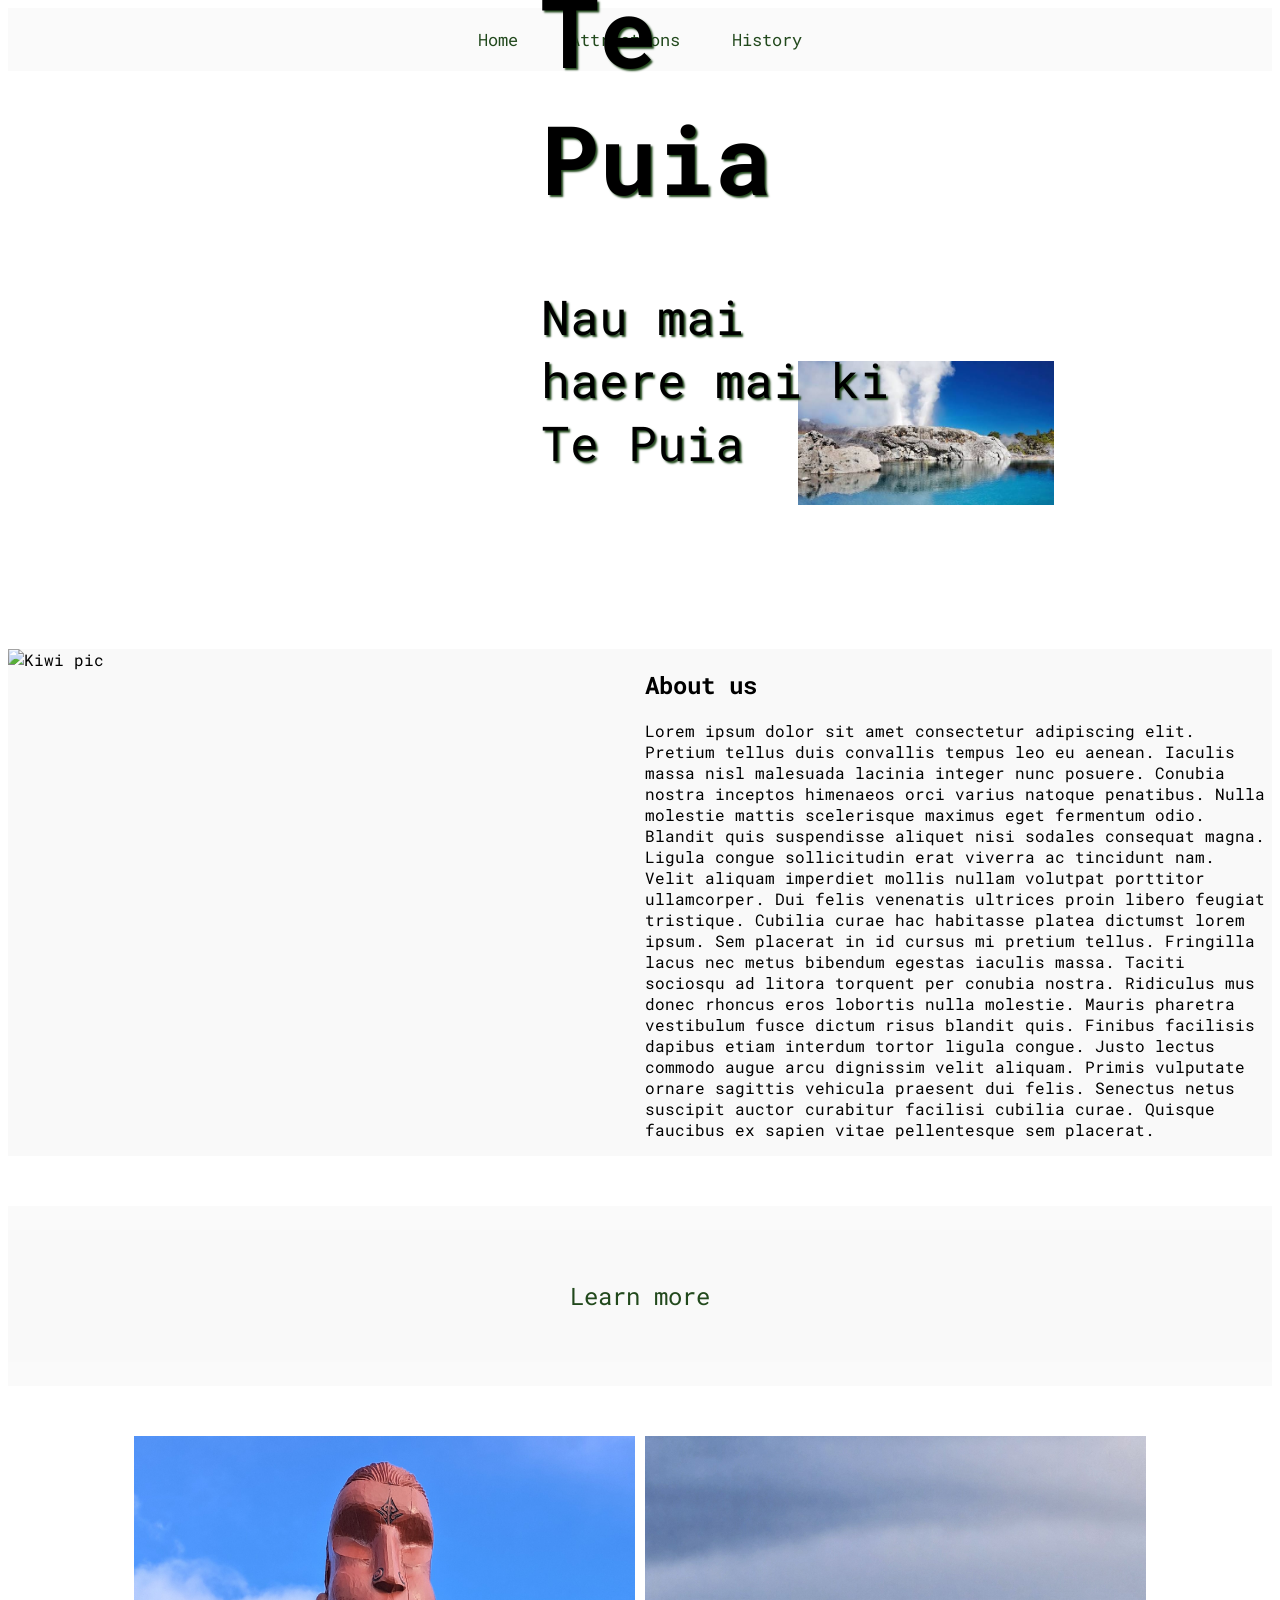
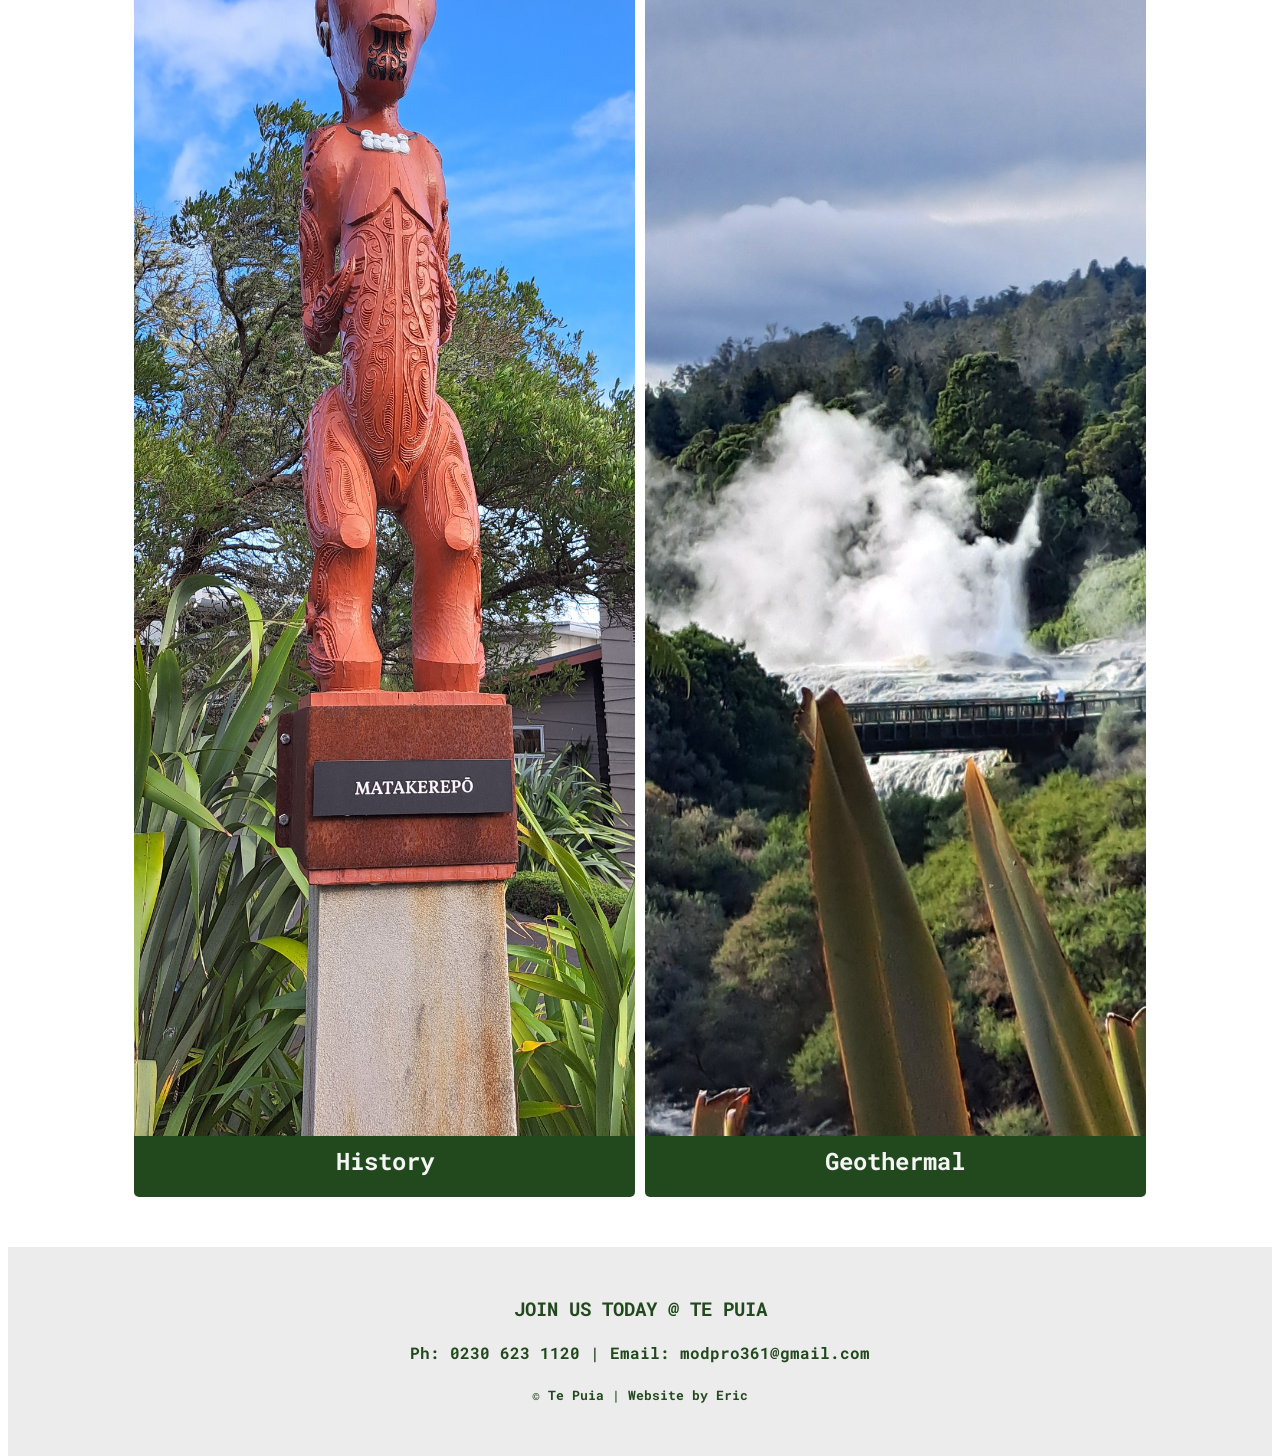
==== index.html @ 66cf0394 "added border-radious to hero section in index" ====
<!DOCTYPE html>
<html lang="en">
    <head>
        <meta charset="utf-8">
        <link rel="stylesheet" href="css/style.css">
        <script src="js/script.js" defer></script>
        <title>Te Puia</title>
    </head>
    <body>
        <header>
            <nav>
                <a href="index.html">Home</a>
                <a href="attractions.html">Attractions</a>
                <a href="history.html">History</a>
            </nav>
        </header>
        <div class="scroll-element">
            <div class="fade-in-element">
                <div class="hero-image">
                    <img src="images/hero.jpg" alt="te puia logo" width="90%">
                    <div class="hero-text">
                        <h1>Te Puia</h1>
                        <p>Nau mai haere mai ki Te Puia</p>
                    </div>
                </div>
            </div>
        </div>
        <!-- Two column layout start -->
        <div class="scroll-element">
            <section class="two-column">
                <div class="image">
                    <img src="images/Kiwi 1.jpeg" alt="Kiwi pic" width="70%">
                </div>
                <div class="info">
                    <h1>About us</h1>
                    <p>Lorem ipsum dolor sit amet consectetur adipiscing elit. Pretium tellus duis convallis tempus leo eu aenean. Iaculis massa nisl malesuada lacinia integer nunc posuere. Conubia nostra inceptos himenaeos orci varius natoque penatibus. Nulla molestie mattis scelerisque maximus eget fermentum odio. Blandit quis suspendisse aliquet nisi sodales consequat magna. Ligula congue sollicitudin erat viverra ac tincidunt nam. Velit aliquam imperdiet mollis nullam volutpat porttitor ullamcorper. Dui felis venenatis ultrices proin libero feugiat tristique. Cubilia curae hac habitasse platea dictumst lorem ipsum. Sem placerat in id cursus mi pretium tellus. Fringilla lacus nec metus bibendum egestas iaculis massa. Taciti sociosqu ad litora torquent per conubia nostra. Ridiculus mus donec rhoncus eros lobortis nulla molestie. Mauris pharetra vestibulum fusce dictum risus blandit quis. Finibus facilisis dapibus etiam interdum tortor ligula congue. Justo lectus commodo augue arcu dignissim velit aliquam. Primis vulputate ornare sagittis vehicula praesent dui felis. Senectus netus suscipit auctor curabitur facilisi cubilia curae. Quisque faucibus ex sapien vitae pellentesque sem placerat.</p>
                </div>
            </section>
        </div>
        <!-- Two column layout end -->
        <nav>
            <p id="half-bar">Learn more</p>
        </nav>
        <!-- Two column layout start -->
        <section class="two-column-selector">
            <div class="card">
                <img src="/images/20240626_100206.jpg" alt="Matakerepo" width="100%">
                <h2 class="card-text">History</h2>
            </div>
            <div class="card">
                <img src="/images/20240626_104441.jpg" alt="geothermal" width="100%">
                <h2 class="card-text">Geothermal</h2>
            </div>
        </section>
        <!-- Two column layout end -->
        <footer>
            <h3>JOIN US TODAY @ TE PUIA</h3>
            <h4>Ph: 0230 623 1120 | Email: modpro361@gmail.com</h4>
            <h5>© Te Puia | Website by Eric</h5>
        </footer>
    </body>
</html>
---- css/style.css ----
@import url(https://fonts.googleapis.com/css?family=Roboto+Mono);

* {
 font-family: 'Roboto Mono';
}

nav {
  background-color: #fafafa;
  overflow: hidden;
  display: flex;
  justify-content: center;
  align-items: center;
  gap: 20px;
}

nav a {
  float: left;
  color: #22491D;
  text-align: center;
  padding: 20px 16px;
  text-decoration: none;
  font-size: 17px;
}

nav a:hover {
  background-color: #ECECEC;
  color: black;
}

nav a.active {
  background-color: #04AA6D;
  color: white;
}

body, html {
  height: 100%;
}

.hero-image {
  padding: 90px;
  margin-left: 700px;
  margin-right: 100px;
  margin-top: 200px;
  margin-bottom: auto;
  background-repeat: no-repeat;
  background-size: 100%;
  position: relative;
  text-shadow: 2px 2px 2px #22491D;
  border-radius: 50%;
}

.hero-text {
  text-align: left;
  position: absolute;
  top: 20%;
  left: 20%;
  transform: translate(-70%, -70%);
  color: black;
  font-size: xxx-large;
}

.two-column {
    display: grid;
    grid-template-columns: 1fr 1fr;
    gap: 10px;
    width: 100%;
    margin: auto;
    margin-top: 50px;
    margin-bottom: 50px;
    background-color: #F9F9F9;
}

.two-column-selector {
    display: grid;
    grid-template-columns: 1fr 1fr;
    gap: 10px;
    width: 80%;
    margin: auto;
    margin-top: 50px;
    margin-bottom: 50px;
}

.card {
    background-color: #22491D;
    border-radius: 5px;
    display: flex;
    flex-direction: column;
}

.card-text {
    text-align: center;
    color: whitesmoke;
    margin-top: 9px;
}

.card img {
    width: 100%;
    height: 1300px;
    object-fit: cover;
}

.card:hover{
  
}

#half-bar {
  text-align: center;
  color: #22491D;
  background-color: #F9F9F9;
  padding: 50px;
  font-size: x-large;
  width: 100%;
}

footer {
    color: #22491D;
    background-color: #ECECEC;
    padding-top: 30px;
    padding-bottom: 30px;
    margin-top: 50px;
    text-align: center;
}

.hero-image-subpages {
    background-image: url("./MyScotlandResources/images/scotland-1987599_1280.jpg");
    height: 352px;
    background-position: center;
    background-repeat: no-repeat;
    background-size: cover;
    position: relative;
}

.hero-text-subpages {
    color: #22491D;
    position: absolute;
    top: 180px;
    width: 100%;
    text-align: center;
    font-size: 4rem;
}

@keyframes fadeIn {
  0% { opacity: 0; }
  100% { opacity: 1; }
}

.fade-in-element {
  animation: fadeIn 1s ease-in-out forwards;
}

.scroll-element {
  opacity: 0;
  transition: 700ms ease;
}

.scroll-element.show {
  opacity: 1;
}
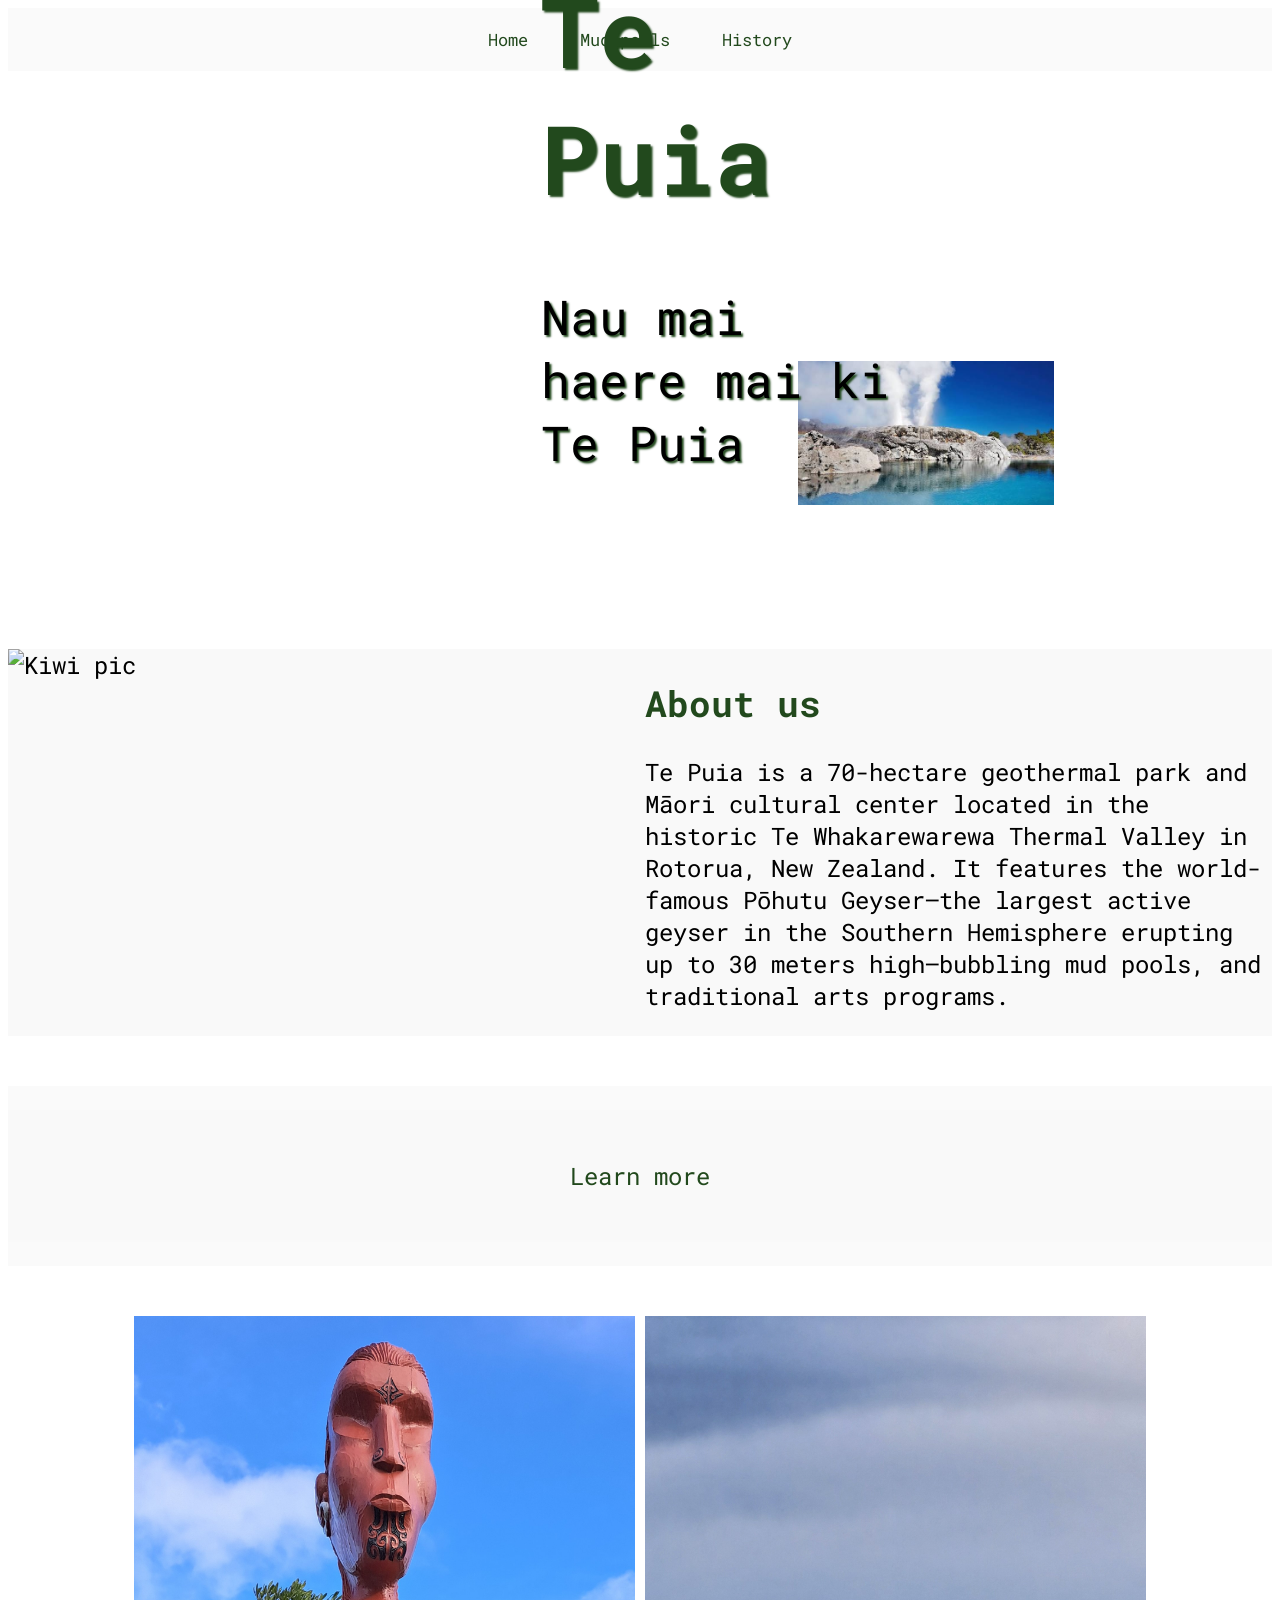
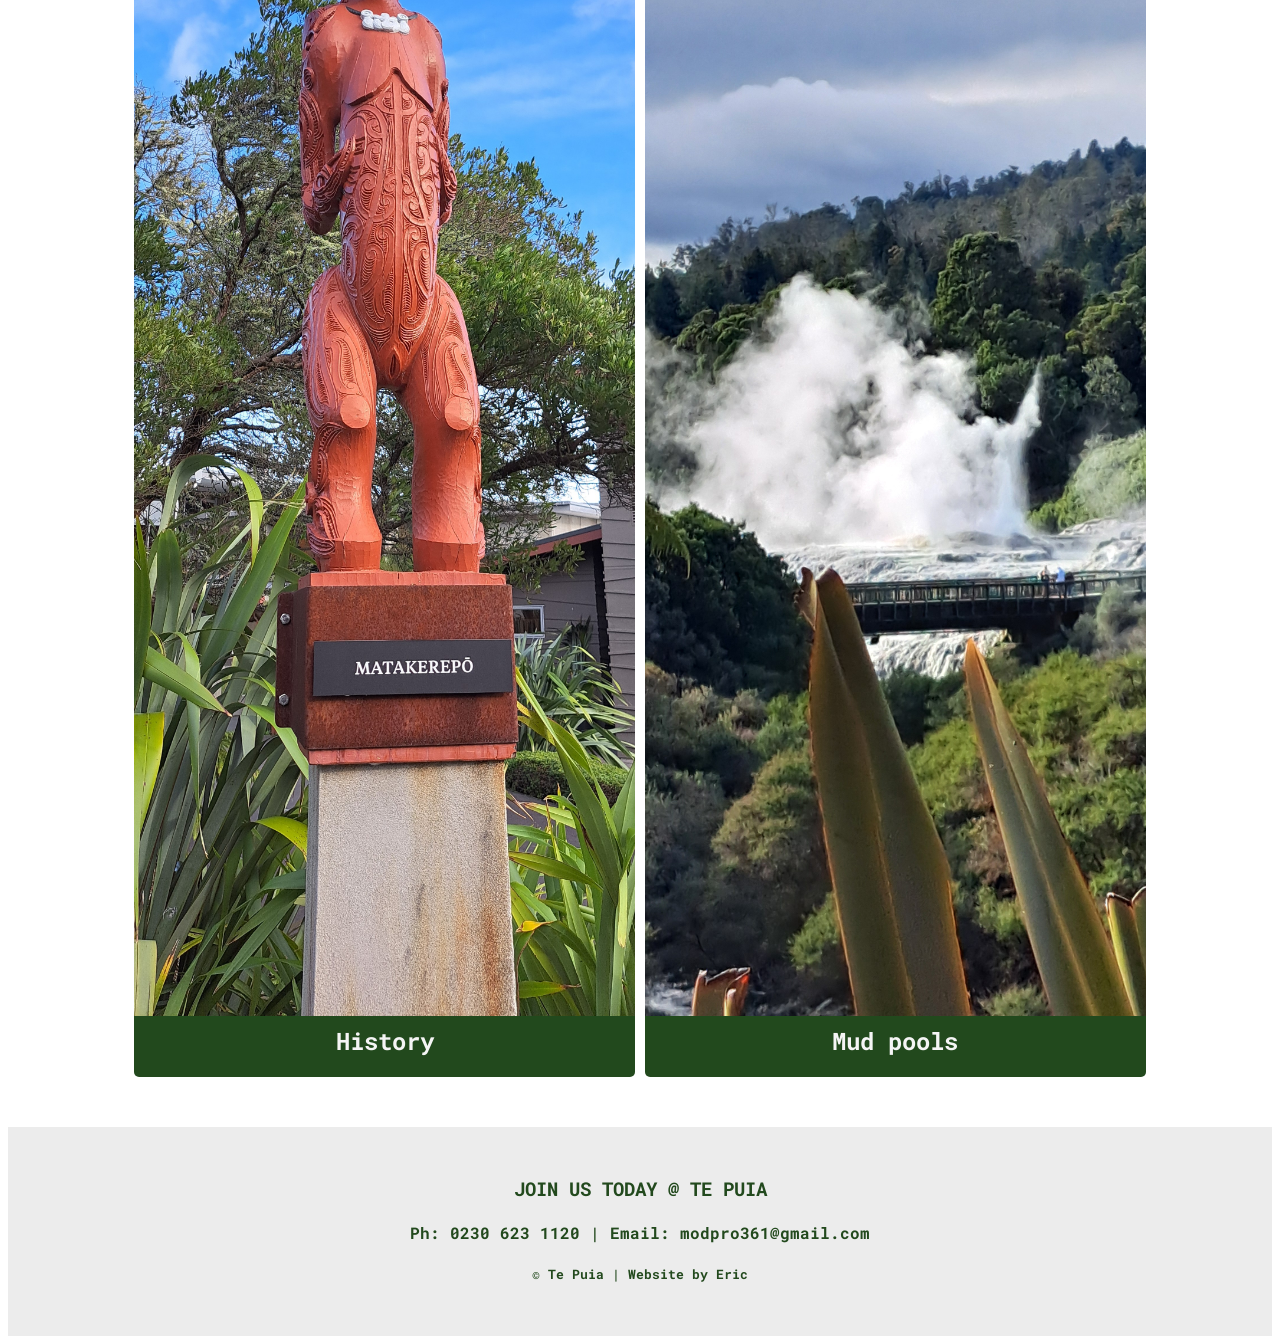
==== commit 1a29849d: "remove lorn ipsum and replaced with proper text, also replaced attractions with mud pools" ====
--- a/index.html
+++ b/index.html
@@ -10,7 +10,7 @@
         <header>
             <nav>
                 <a href="index.html">Home</a>
-                <a href="attractions.html">Attractions</a>
+                <a href="mud-pool.html">Mud pools</a>
                 <a href="history.html">History</a>
             </nav>
         </header>
@@ -33,7 +33,7 @@
                 </div>
                 <div class="info">
                     <h1>About us</h1>
-                    <p>Lorem ipsum dolor sit amet consectetur adipiscing elit. Pretium tellus duis convallis tempus leo eu aenean. Iaculis massa nisl malesuada lacinia integer nunc posuere. Conubia nostra inceptos himenaeos orci varius natoque penatibus. Nulla molestie mattis scelerisque maximus eget fermentum odio. Blandit quis suspendisse aliquet nisi sodales consequat magna. Ligula congue sollicitudin erat viverra ac tincidunt nam. Velit aliquam imperdiet mollis nullam volutpat porttitor ullamcorper. Dui felis venenatis ultrices proin libero feugiat tristique. Cubilia curae hac habitasse platea dictumst lorem ipsum. Sem placerat in id cursus mi pretium tellus. Fringilla lacus nec metus bibendum egestas iaculis massa. Taciti sociosqu ad litora torquent per conubia nostra. Ridiculus mus donec rhoncus eros lobortis nulla molestie. Mauris pharetra vestibulum fusce dictum risus blandit quis. Finibus facilisis dapibus etiam interdum tortor ligula congue. Justo lectus commodo augue arcu dignissim velit aliquam. Primis vulputate ornare sagittis vehicula praesent dui felis. Senectus netus suscipit auctor curabitur facilisi cubilia curae. Quisque faucibus ex sapien vitae pellentesque sem placerat.</p>
+                    <p>Te Puia is a 70-hectare geothermal park and Māori cultural center located in the historic Te Whakarewarewa Thermal Valley in Rotorua, New Zealand. It features the world-famous Pōhutu Geyser—the largest active geyser in the Southern Hemisphere erupting up to 30 meters high—bubbling mud pools, and traditional arts programs.</p>
                 </div>
             </section>
         </div>
@@ -48,8 +48,8 @@
                 <h2 class="card-text">History</h2>
             </div>
             <div class="card">
-                <img src="/images/20240626_104441.jpg" alt="geothermal" width="100%">
-                <h2 class="card-text">Geothermal</h2>
+                <img src="/images/20240626_104441.jpg" alt="Mud pools" width="100%">
+                <h2 class="card-text">Mud pools</h2>
             </div>
         </section>
         <!-- Two column layout end -->
--- a/css/style.css
+++ b/css/style.css
@@ -68,6 +68,7 @@
     margin-top: 50px;
     margin-bottom: 50px;
     background-color: #F9F9F9;
+    font-size: x-large;
 }
 
 .two-column-selector {
@@ -156,3 +157,7 @@
 .scroll-element.show {
   opacity: 1;
 }
+
+h1 {
+  color: #22491D;
+}
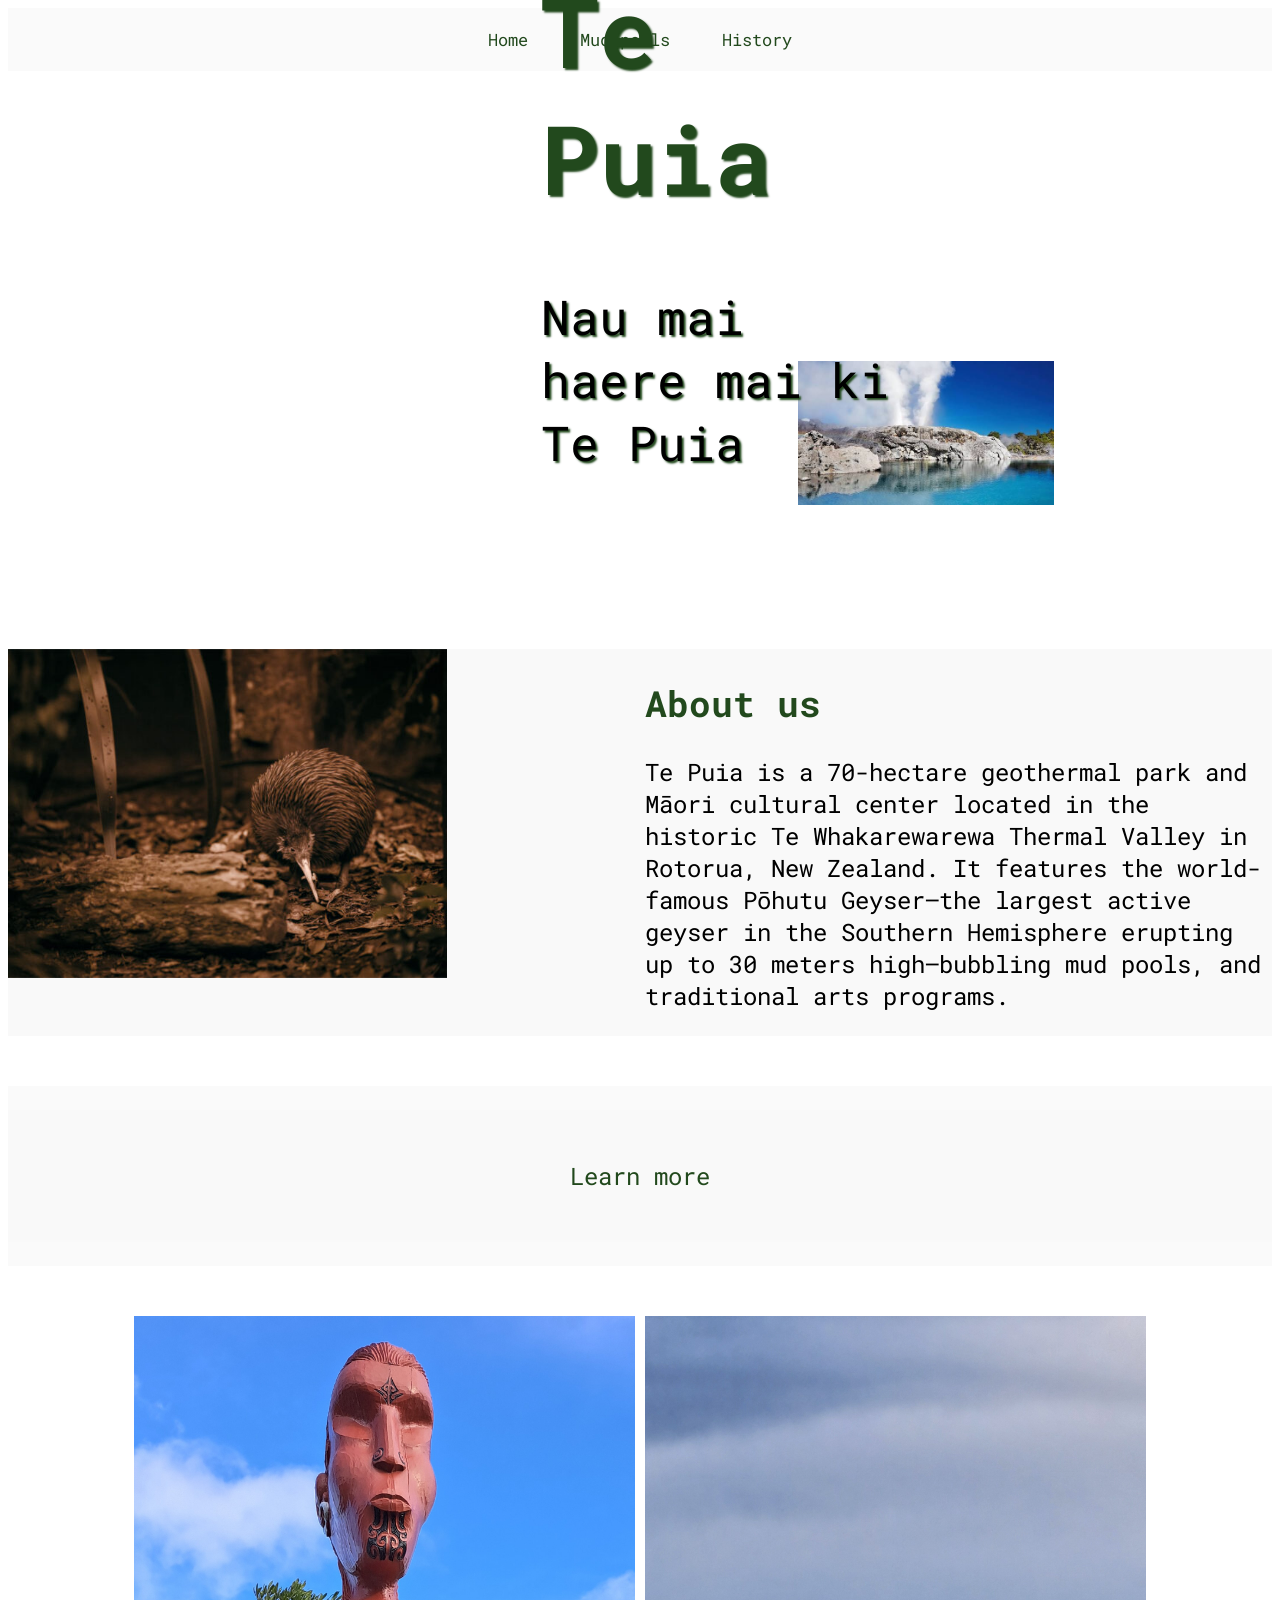
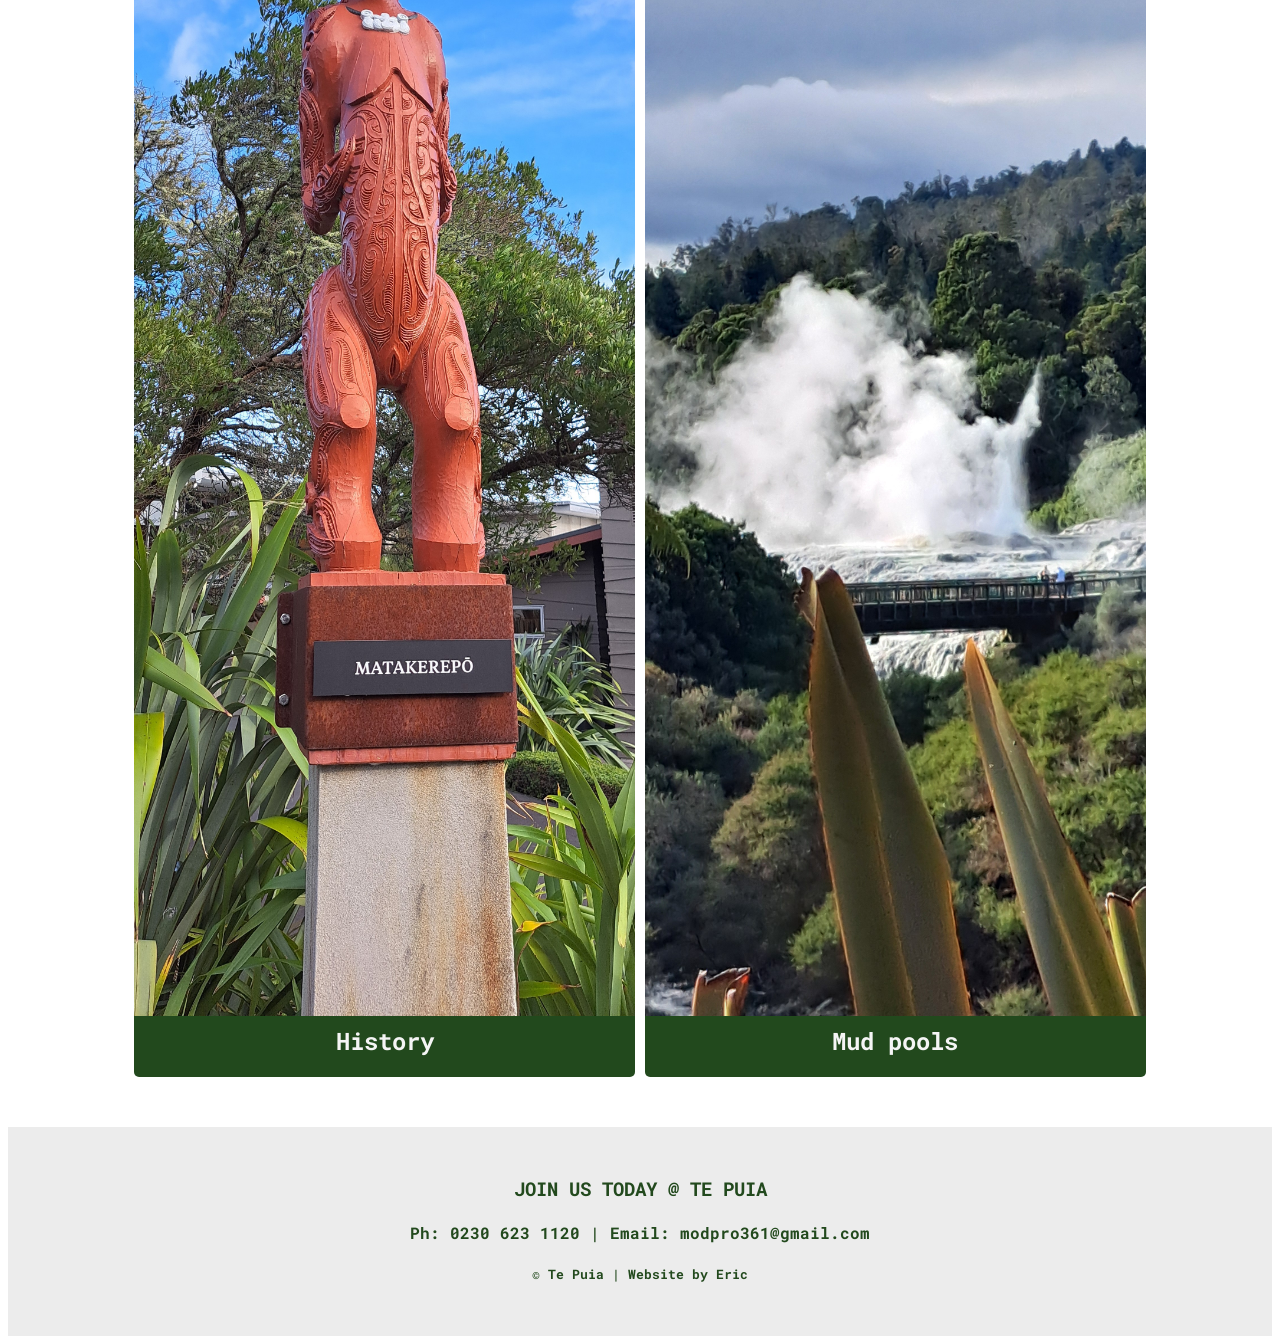
==== commit 18612122: "added a video to hero section of mud pools, fixed indentation in style.css & added more images to mu" ====
--- a/index.html
+++ b/index.html
@@ -29,7 +29,7 @@
         <div class="scroll-element">
             <section class="two-column">
                 <div class="image">
-                    <img src="images/Kiwi 1.jpeg" alt="Kiwi pic" width="70%">
+                    <img src="images/Kiwi 1.jpg" alt="Kiwi pic" width="70%">
                 </div>
                 <div class="info">
                     <h1>About us</h1>
--- a/css/style.css
+++ b/css/style.css
@@ -60,44 +60,44 @@
 }
 
 .two-column {
-    display: grid;
-    grid-template-columns: 1fr 1fr;
-    gap: 10px;
-    width: 100%;
-    margin: auto;
-    margin-top: 50px;
-    margin-bottom: 50px;
-    background-color: #F9F9F9;
-    font-size: x-large;
+  display: grid;
+  grid-template-columns: 1fr 1fr;
+  gap: 10px;
+  width: 100%;
+  margin: auto;
+  margin-top: 50px;
+  margin-bottom: 50px;
+  background-color: #F9F9F9;
+  font-size: x-large;
 }
 
 .two-column-selector {
-    display: grid;
-    grid-template-columns: 1fr 1fr;
-    gap: 10px;
-    width: 80%;
-    margin: auto;
-    margin-top: 50px;
-    margin-bottom: 50px;
+  display: grid;
+  grid-template-columns: 1fr 1fr;
+  gap: 10px;
+  width: 80%;
+  margin: auto;
+  margin-top: 50px;
+  margin-bottom: 50px;
 }
 
 .card {
-    background-color: #22491D;
-    border-radius: 5px;
-    display: flex;
-    flex-direction: column;
+  background-color: #22491D;
+  border-radius: 5px;
+  display: flex;
+  flex-direction: column;
 }
 
 .card-text {
-    text-align: center;
-    color: whitesmoke;
-    margin-top: 9px;
+  text-align: center;
+  color: whitesmoke;
+  margin-top: 9px;
 }
 
 .card img {
-    width: 100%;
-    height: 1300px;
-    object-fit: cover;
+  width: 100%;
+  height: 1300px;
+  object-fit: cover;
 }
 
 .card:hover{
@@ -114,30 +114,34 @@
 }
 
 footer {
-    color: #22491D;
-    background-color: #ECECEC;
-    padding-top: 30px;
-    padding-bottom: 30px;
-    margin-top: 50px;
-    text-align: center;
+  color: #22491D;
+  background-color: #ECECEC;
+  padding-top: 30px;
+  padding-bottom: 30px;
+  margin-top: 50px;
+  text-align: center;
 }
 
-.hero-image-subpages {
-    background-image: url("./MyScotlandResources/images/scotland-1987599_1280.jpg");
-    height: 352px;
-    background-position: center;
-    background-repeat: no-repeat;
-    background-size: cover;
-    position: relative;
+.mud-video-wrapper {
+  position: absolute;
+  top: 0;
+  left: 50%;
+  transform: translateX(-50%);
+  width: 100vw;
+  min-width: 991.99px;
+  height: auto;
+  overflow-x: hidden;
+  z-index: -999;
+  height: 1300px;
 }
 
 .hero-text-subpages {
-    color: #22491D;
-    position: absolute;
-    top: 180px;
-    width: 100%;
-    text-align: center;
-    font-size: 4rem;
+  color: #22491D;
+  position: absolute;
+  top: 180px;
+  width: 100%;
+  text-align: center;
+  font-size: 4rem;
 }
 
 @keyframes fadeIn {
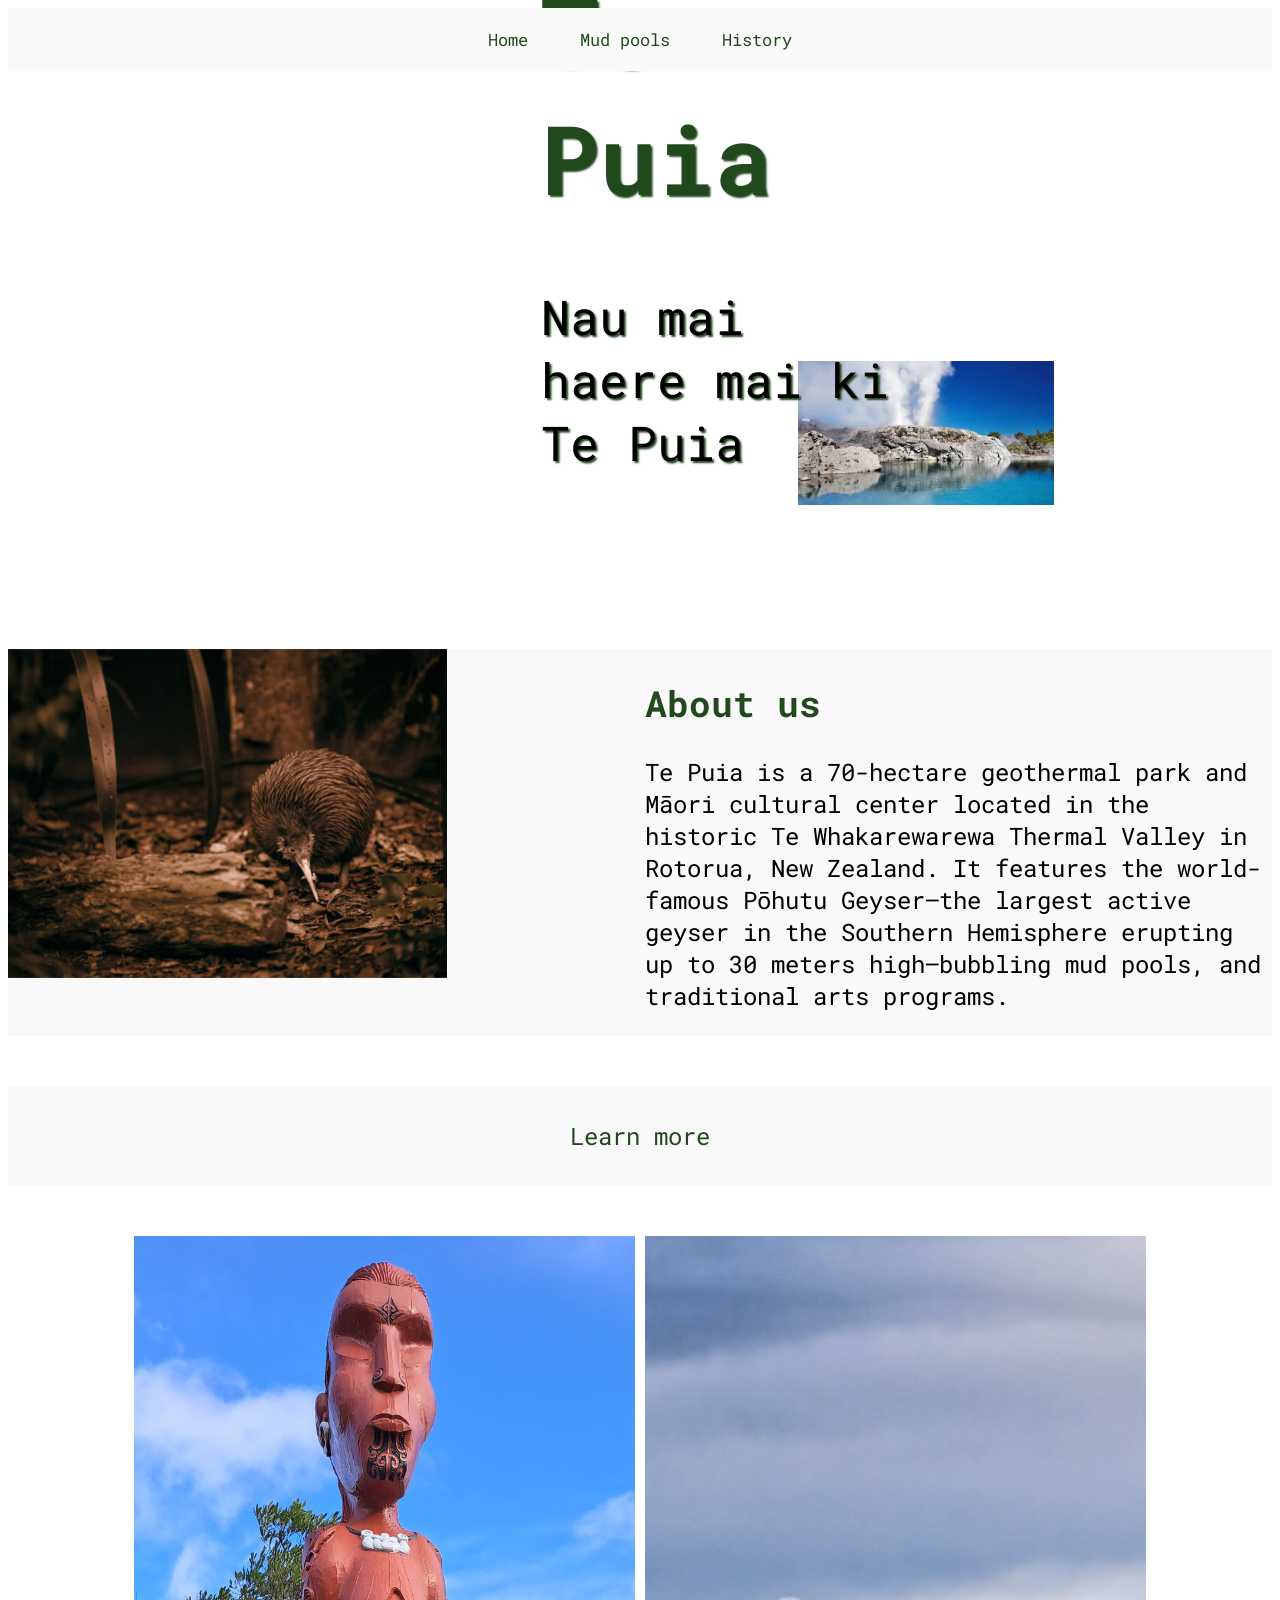
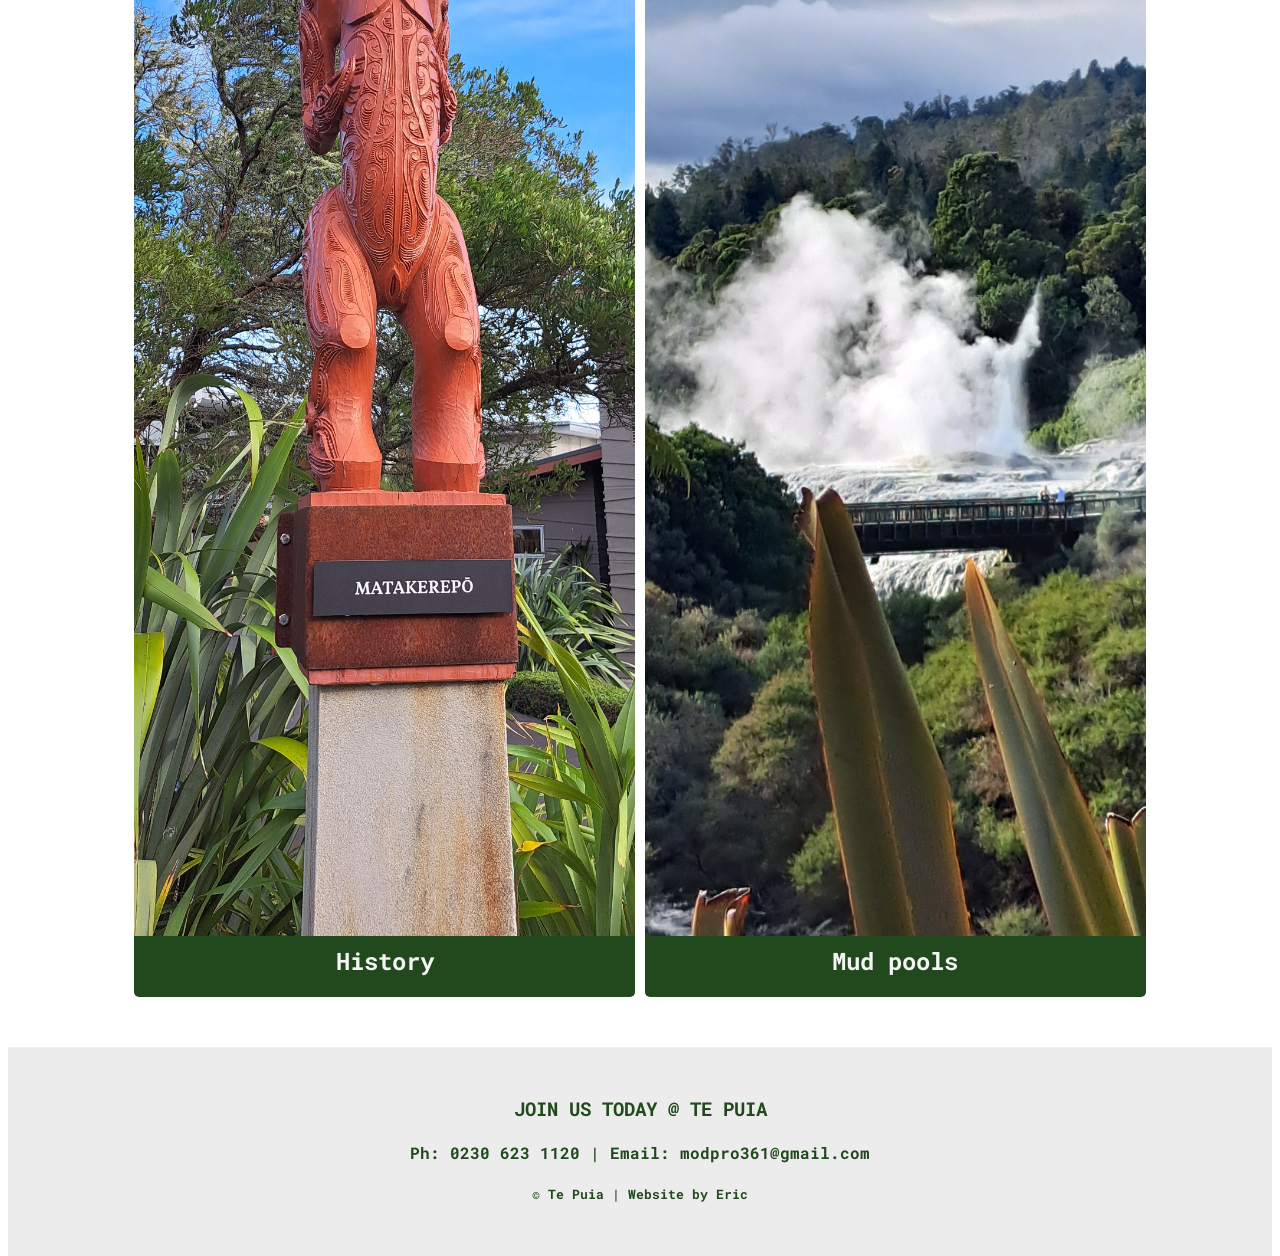
==== commit 384c56dd: "made it so the top nav bar stays on screen while you scroll, also made it so that if you scoll to th" ====
--- a/index.html
+++ b/index.html
@@ -4,6 +4,7 @@
         <meta charset="utf-8">
         <link rel="stylesheet" href="css/style.css">
         <script src="js/script.js" defer></script>
+        <link rel="icon" type="image/x-icon" href="images/logo.png">
         <title>Te Puia</title>
     </head>
     <body>
@@ -38,20 +39,22 @@
             </section>
         </div>
         <!-- Two column layout end -->
-        <nav>
-            <p id="half-bar">Learn more</p>
-        </nav>
         <!-- Two column layout start -->
-        <section class="two-column-selector">
-            <div class="card">
-                <img src="/images/20240626_100206.jpg" alt="Matakerepo" width="100%">
-                <h2 class="card-text">History</h2>
-            </div>
-            <div class="card">
-                <img src="/images/20240626_104441.jpg" alt="Mud pools" width="100%">
-                <h2 class="card-text">Mud pools</h2>
-            </div>
-        </section>
+        <div>
+            <nav class="second-nav">
+                <p id="half-bar">Learn more</p>
+            </nav>
+            <section class="two-column-selector">
+                <div class="card">
+                    <img src="/images/20240626_100206.jpg" alt="Matakerepo" width="100%">
+                    <h2 class="card-text">History</h2>
+                </div>
+                <div class="card">
+                    <img src="/images/20240626_104441.jpg" alt="Mud pools" width="100%">
+                    <h2 class="card-text">Mud pools</h2>
+                </div>
+            </section>
+        </div>
         <!-- Two column layout end -->
         <footer>
             <h3>JOIN US TODAY @ TE PUIA</h3>
--- a/css/style.css
+++ b/css/style.css
@@ -4,9 +4,14 @@
  font-family: 'Roboto Mono';
 }
 
+header {
+  position: sticky;
+  top: 0;
+  z-index: 10;
+}
+
 nav {
   background-color: #fafafa;
-  overflow: hidden;
   display: flex;
   justify-content: center;
   align-items: center;
@@ -108,9 +113,15 @@
   text-align: center;
   color: #22491D;
   background-color: #F9F9F9;
-  padding: 50px;
+  padding: 10px;
   font-size: x-large;
   width: 100%;
+}
+
+nav.second-nav {
+  position: sticky;
+  top: 0;
+  z-index: 200;
 }
 
 footer {
@@ -122,26 +133,13 @@
   text-align: center;
 }
 
-.mud-video-wrapper {
-  position: absolute;
-  top: 0;
-  left: 50%;
-  transform: translateX(-50%);
-  width: 100vw;
-  min-width: 991.99px;
-  height: auto;
-  overflow-x: hidden;
-  z-index: -999;
-  height: 1300px;
-}
-
 .hero-text-subpages {
   color: #22491D;
   position: absolute;
-  top: 180px;
+  top: 400px;
   width: 100%;
   text-align: center;
-  font-size: 4rem;
+  font-size: 8rem;
 }
 
 @keyframes fadeIn {
@@ -164,4 +162,4 @@
 
 h1 {
   color: #22491D;
-}+}
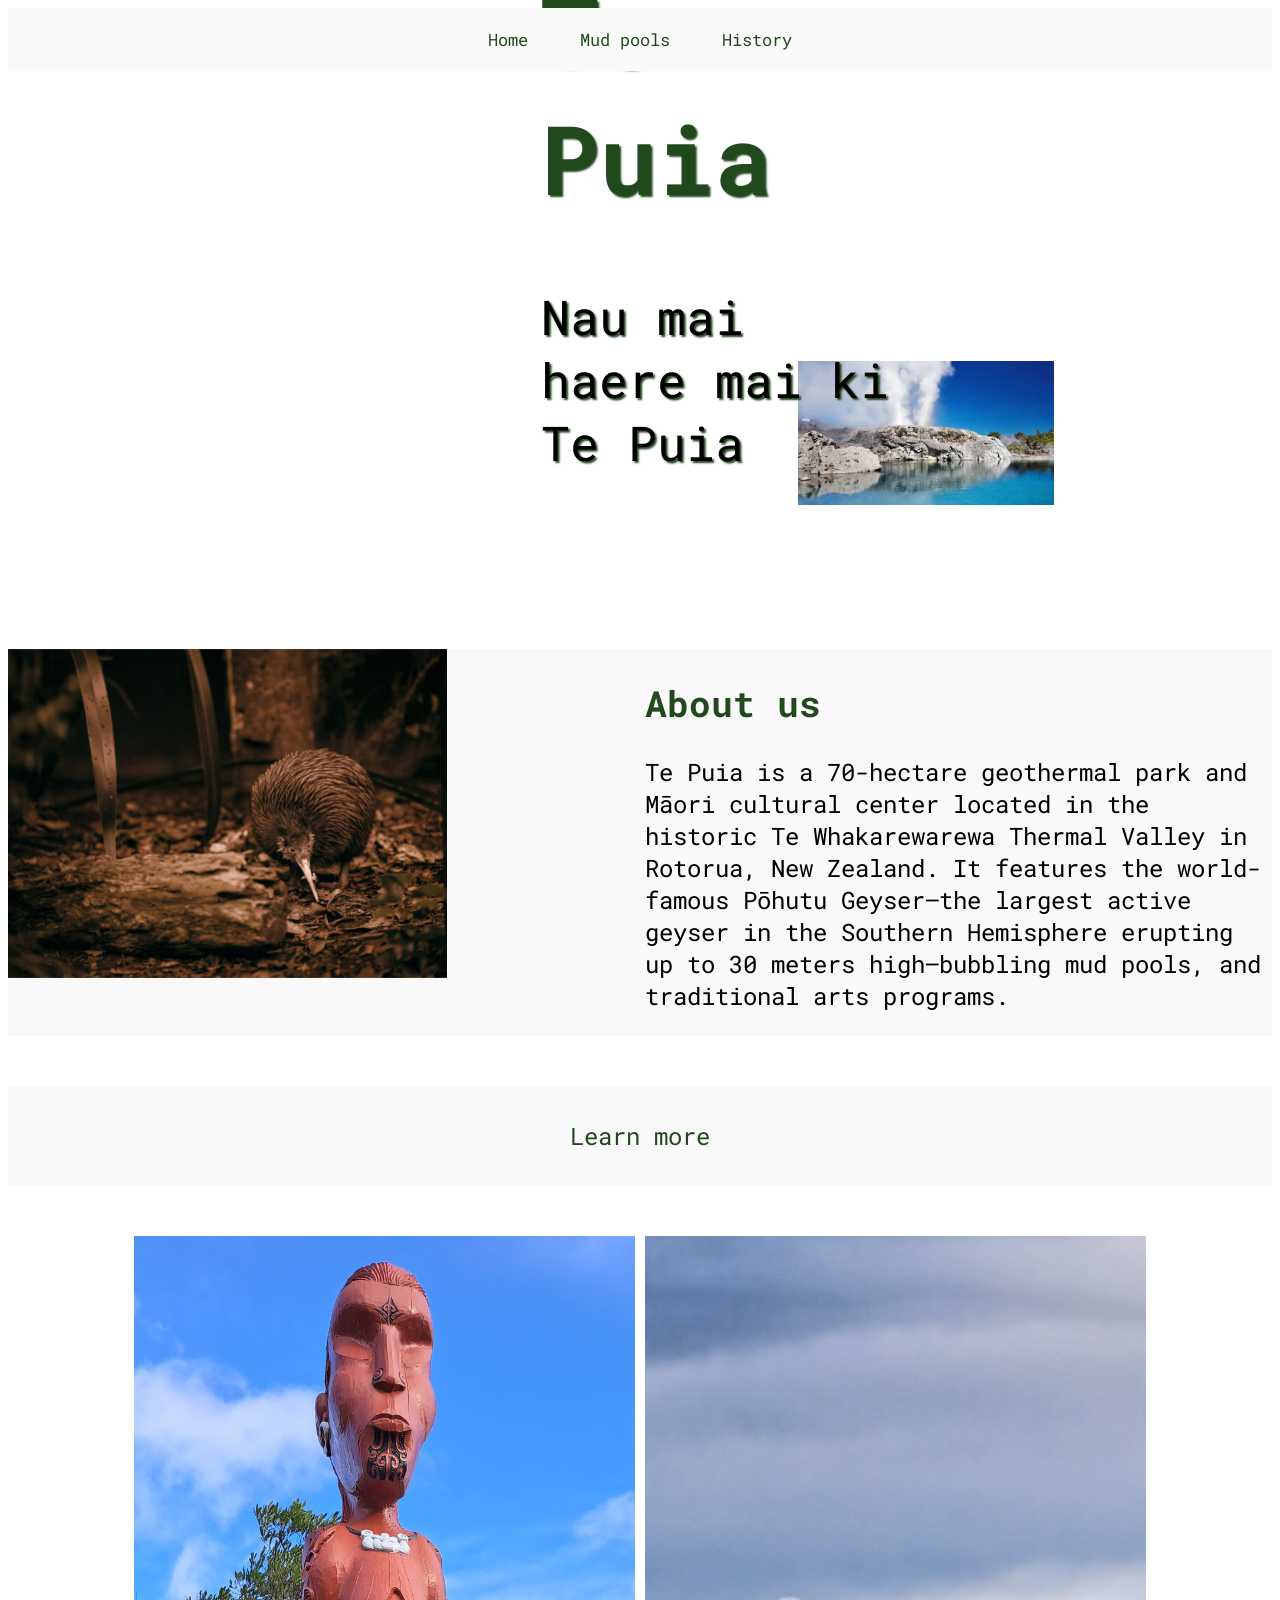
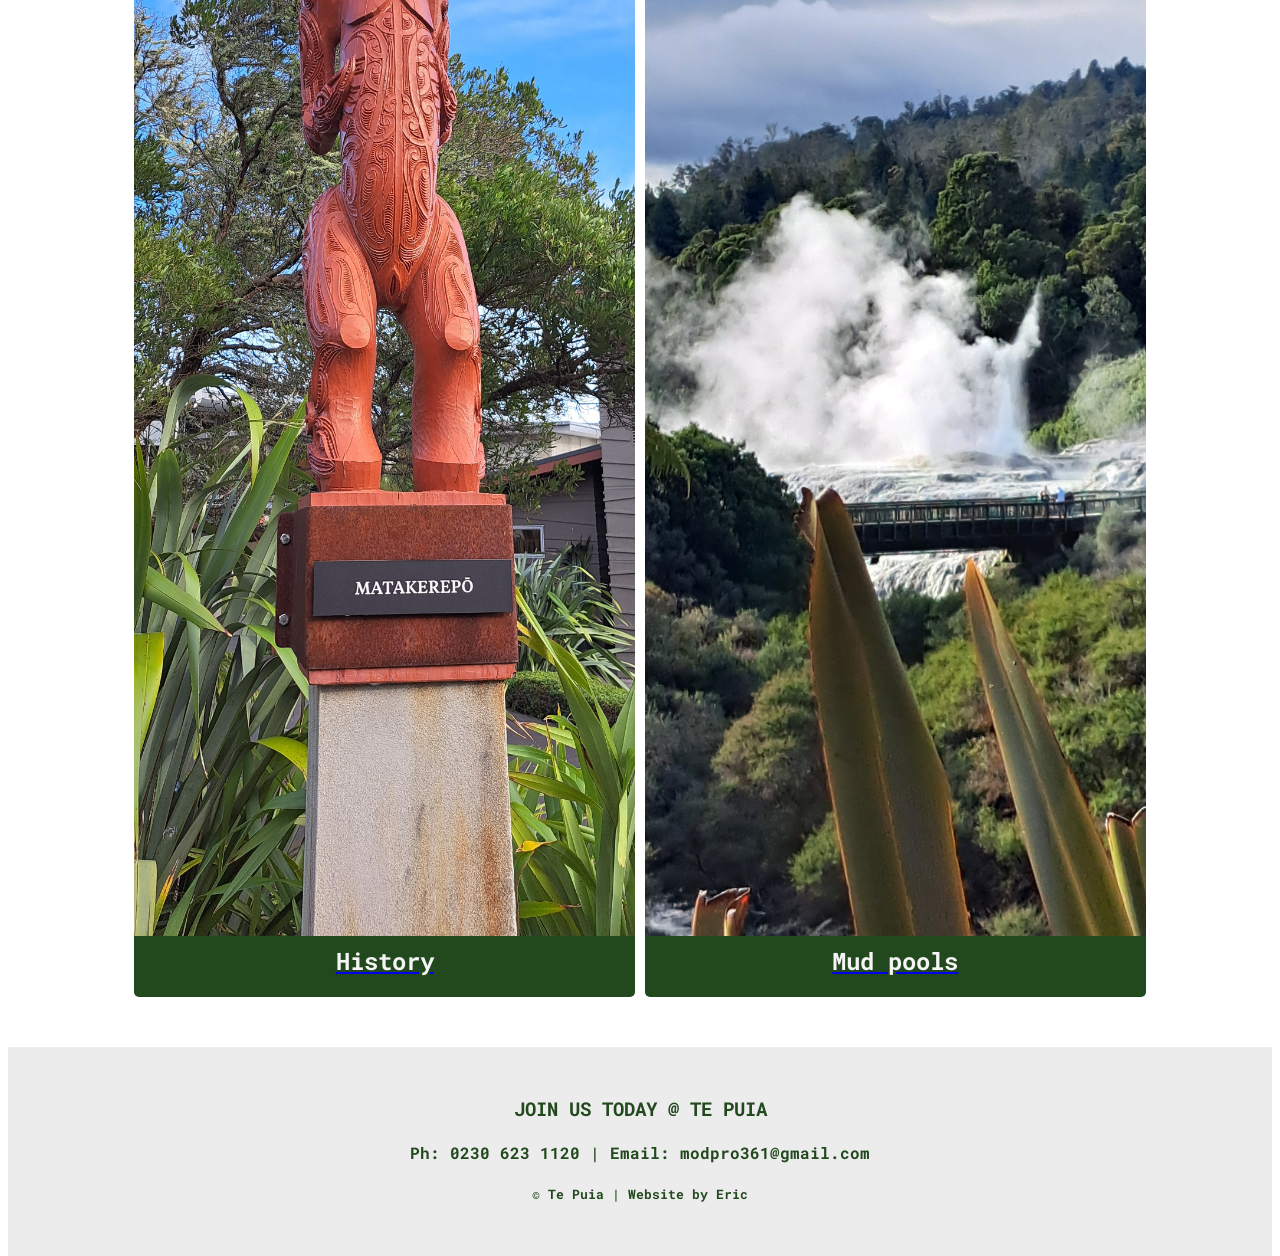
==== commit a41ce59d: "added two images to history and added comments everywhere" ====
--- a/index.html
+++ b/index.html
@@ -1,6 +1,7 @@
 <!DOCTYPE html>
 <html lang="en">
     <head>
+        <!-- this sets the viewport, links the style sheet and css to the website -->
         <meta charset="utf-8">
         <link rel="stylesheet" href="css/style.css">
         <script src="js/script.js" defer></script>
@@ -45,14 +46,18 @@
                 <p id="half-bar">Learn more</p>
             </nav>
             <section class="two-column-selector">
-                <div class="card">
-                    <img src="/images/20240626_100206.jpg" alt="Matakerepo" width="100%">
-                    <h2 class="card-text">History</h2>
-                </div>
-                <div class="card">
-                    <img src="/images/20240626_104441.jpg" alt="Mud pools" width="100%">
-                    <h2 class="card-text">Mud pools</h2>
-                </div>
+                <a href="history.html">
+                    <div class="card">
+                        <img src="/images/20240626_100206.jpg" alt="Matakerepo" width="100%">
+                        <h2 class="card-text">History</h2>
+                    </div>
+                </a>
+                <a href="mud-pool.html">
+                    <div class="card">
+                        <img src="/images/20240626_104441.jpg" alt="Mud pools" width="100%">
+                        <h2 class="card-text">Mud pools</h2>
+                    </div>
+                </a>
             </section>
         </div>
         <!-- Two column layout end -->
--- a/css/style.css
+++ b/css/style.css
@@ -1,9 +1,11 @@
 @import url(https://fonts.googleapis.com/css?family=Roboto+Mono);
 
+/* this makes the all my pages this font */
 * {
  font-family: 'Roboto Mono';
 }
 
+/* makes nav bar follow you*/
 header {
   position: sticky;
   top: 0;
@@ -64,6 +66,7 @@
   font-size: xxx-large;
 }
 
+/* this is the two column for all the pages (image, information) */
 .two-column {
   display: grid;
   grid-template-columns: 1fr 1fr;
@@ -76,6 +79,7 @@
   font-size: x-large;
 }
 
+/* this is for the two columns at the bottom of the index */
 .two-column-selector {
   display: grid;
   grid-template-columns: 1fr 1fr;
@@ -109,6 +113,7 @@
   
 }
 
+/* this is the "learn more" bar */
 #half-bar {
   text-align: center;
   color: #22491D;
@@ -118,6 +123,7 @@
   width: 100%;
 }
 
+/* this makes the secound nav (learn more) follow you*/
 nav.second-nav {
   position: sticky;
   top: 0;
@@ -142,6 +148,7 @@
   font-size: 8rem;
 }
 
+/* fade in affect for hero section */
 @keyframes fadeIn {
   0% { opacity: 0; }
   100% { opacity: 1; }
@@ -151,6 +158,7 @@
   animation: fadeIn 1s ease-in-out forwards;
 }
 
+/* fade in affect as you scroll for different sections */
 .scroll-element {
   opacity: 0;
   transition: 700ms ease;
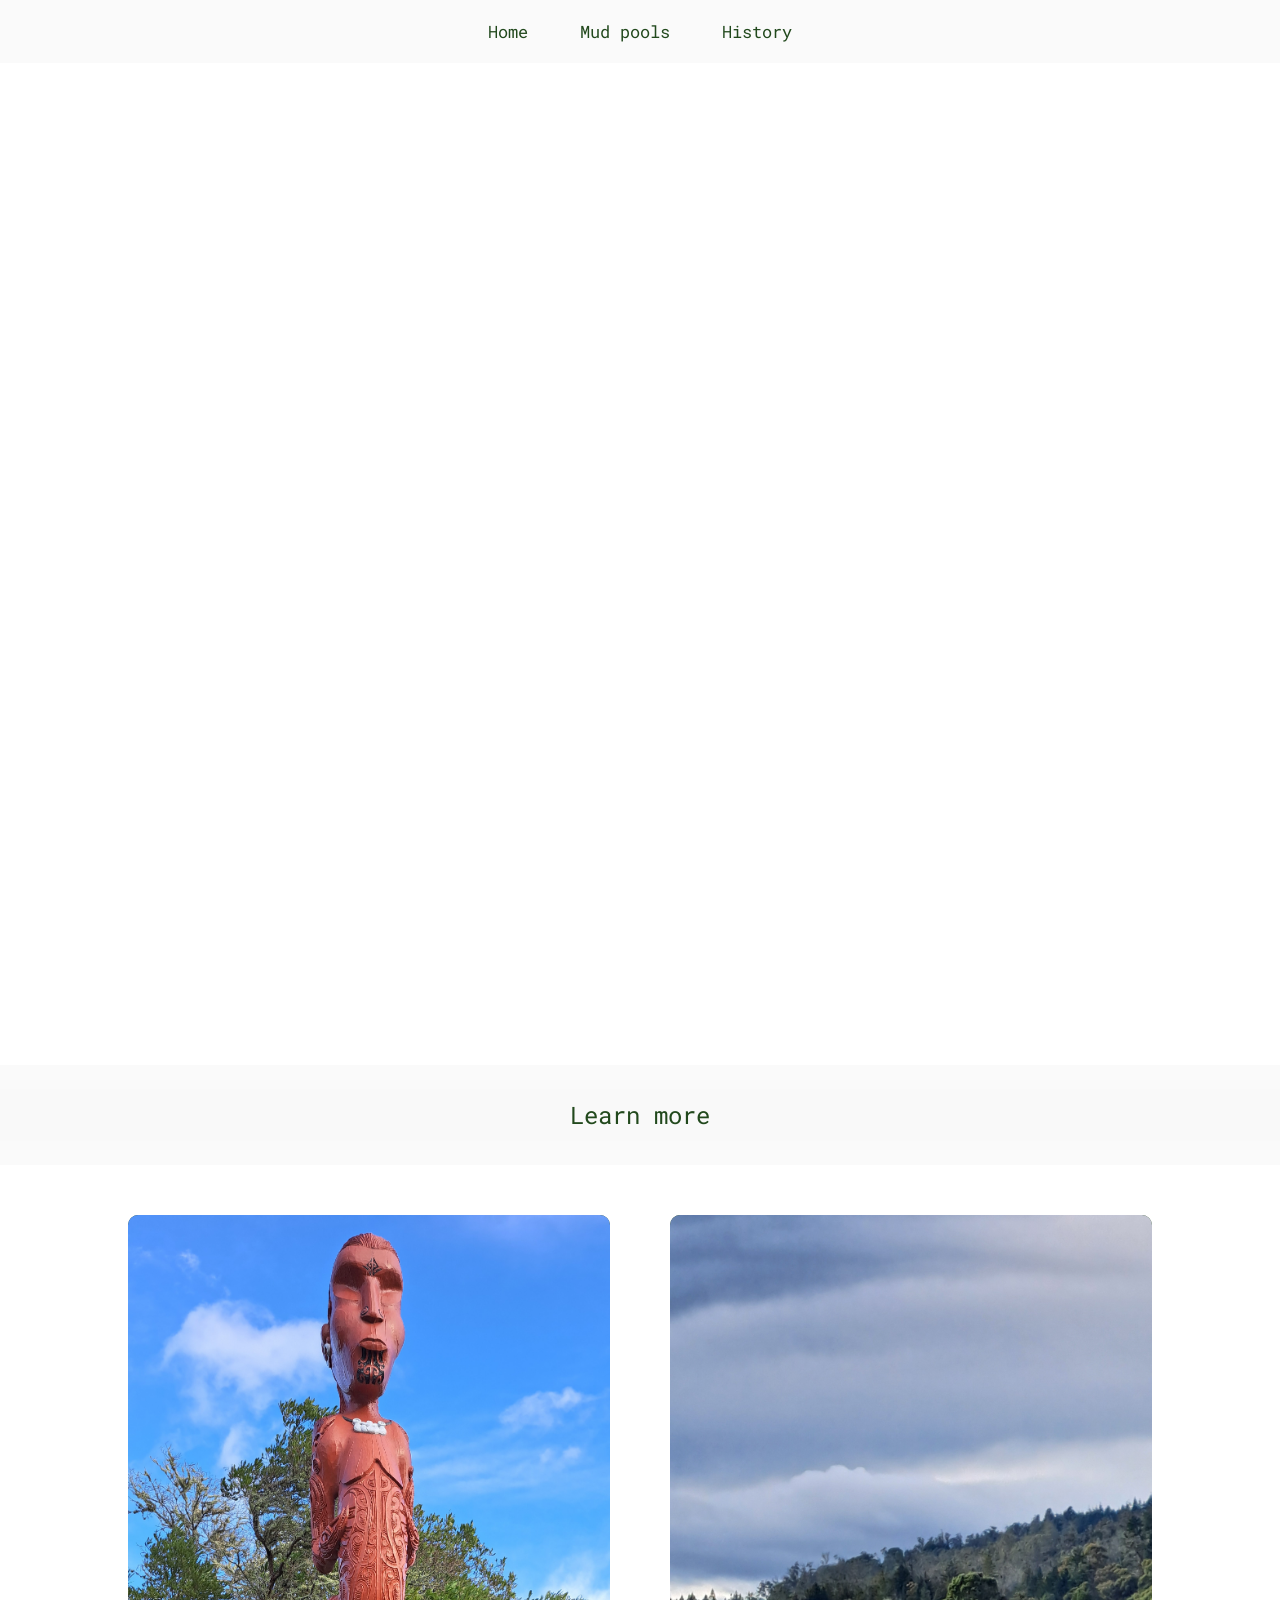
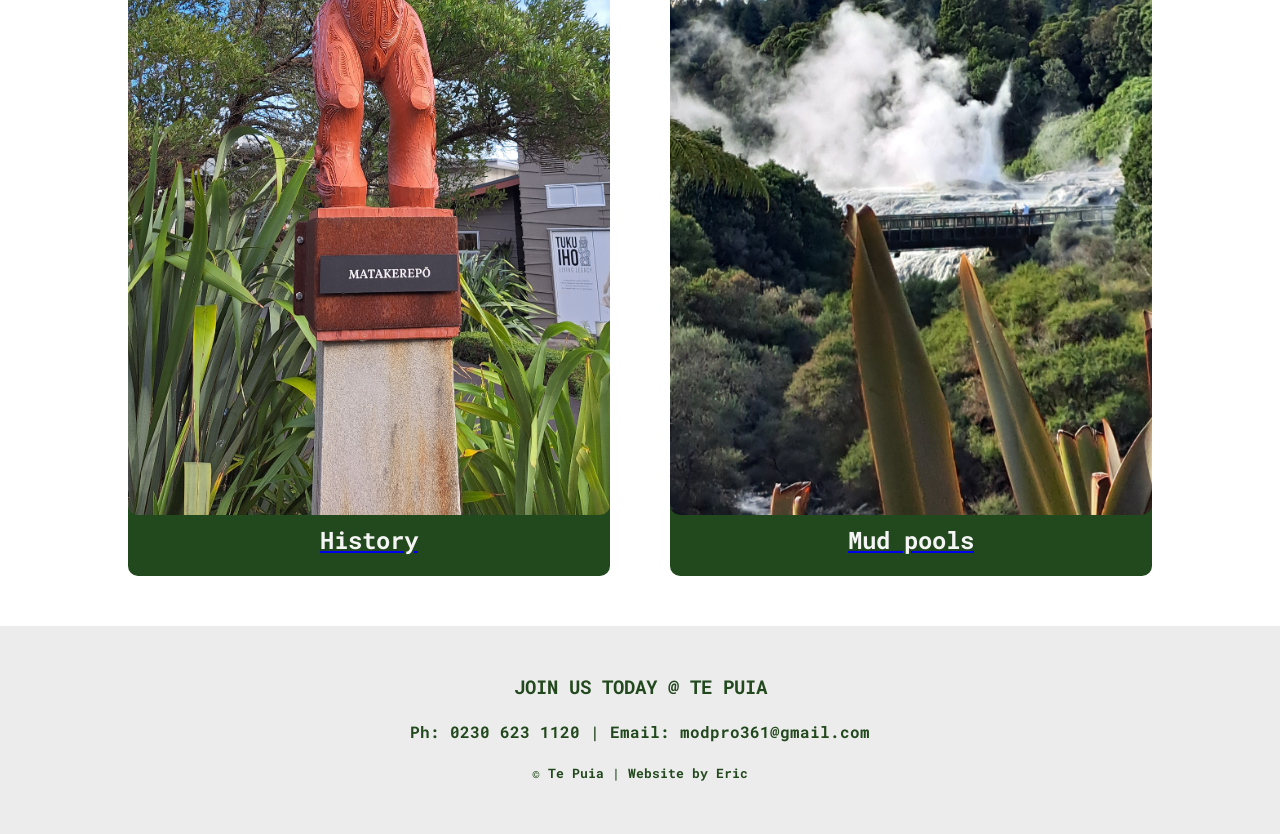
==== commit af4da90a: "added scroll animation the the two botttom cards" ====
--- a/index.html
+++ b/index.html
@@ -41,24 +41,26 @@
         </div>
         <!-- Two column layout end -->
         <!-- Two column layout start -->
-        <div>
-            <nav class="second-nav">
-                <p id="half-bar">Learn more</p>
-            </nav>
-            <section class="two-column-selector">
-                <a href="history.html">
-                    <div class="card">
-                        <img src="/images/20240626_100206.jpg" alt="Matakerepo" width="100%">
-                        <h2 class="card-text">History</h2>
-                    </div>
-                </a>
-                <a href="mud-pool.html">
-                    <div class="card">
-                        <img src="/images/20240626_104441.jpg" alt="Mud pools" width="100%">
-                        <h2 class="card-text">Mud pools</h2>
-                    </div>
-                </a>
-            </section>
+        <div class="scroll-element">
+            <div>
+                <nav class="second-nav">
+                    <p id="half-bar">Learn more</p>
+                </nav>
+                <section class="two-column-selector">
+                    <a href="history.html">
+                        <div class="card">
+                            <img src="/images/20240626_100206.jpg" alt="Matakerepo" width="100%">
+                            <h2 class="card-text">History</h2>
+                        </div>
+                    </a>
+                    <a href="mud-pool.html">
+                        <div class="card">
+                            <img src="/images/20240626_104441.jpg" alt="Mud pools" width="100%">
+                            <h2 class="card-text">Mud pools</h2>
+                        </div>
+                    </a>
+                </section>
+            </div>
         </div>
         <!-- Two column layout end -->
         <footer>
--- a/css/style.css
+++ b/css/style.css
@@ -53,7 +53,10 @@
   background-size: 100%;
   position: relative;
   text-shadow: 2px 2px 2px #22491D;
-  border-radius: 50%;
+}
+
+.hero-image img {
+  border-radius: 25px;
 }
 
 .hero-text {
@@ -70,20 +73,36 @@
 .two-column {
   display: grid;
   grid-template-columns: 1fr 1fr;
-  gap: 10px;
-  width: 100%;
-  margin: auto;
-  margin-top: 50px;
-  margin-bottom: 50px;
+  gap: 30px;
+  margin: 50px auto;
+  max-width: 95%;
   background-color: #F9F9F9;
   font-size: x-large;
-}
+  text-align: left;
+}
+
+/* moves the text in the two columns closer the center */
+.info {
+  display: flex;
+  flex-direction: column;
+  justify-content: center;
+}
+
+/* fixes the gap between elements */
+.info h1 {
+  margin-bottom: 8px; /* Reduce space below the header (adjust px to taste) */
+}
+
+.info p {
+  margin-top: 0; /* Remove default space above the paragraph */
+}
+
 
 /* this is for the two columns at the bottom of the index */
 .two-column-selector {
   display: grid;
   grid-template-columns: 1fr 1fr;
-  gap: 10px;
+  gap: 60px;
   width: 80%;
   margin: auto;
   margin-top: 50px;
@@ -92,7 +111,7 @@
 
 .card {
   background-color: #22491D;
-  border-radius: 5px;
+  border-radius: 10px;
   display: flex;
   flex-direction: column;
 }
@@ -105,8 +124,9 @@
 
 .card img {
   width: 100%;
-  height: 1300px;
+  height: 900px;
   object-fit: cover;
+  border-radius: 10px;
 }
 
 .card:hover{
@@ -142,13 +162,15 @@
 .hero-text-subpages {
   color: #22491D;
   position: absolute;
-  top: 400px;
+  top: 40%;
+  left: 50%;
+  transform: translate(-50%, -50%);
   width: 100%;
   text-align: center;
   font-size: 8rem;
 }
 
-/* fade in affect for hero section */
+/* fade in effect for hero section */
 @keyframes fadeIn {
   0% { opacity: 0; }
   100% { opacity: 1; }
@@ -171,3 +193,28 @@
 h1 {
   color: #22491D;
 }
+
+/* Reset body defaults */
+body {
+    margin: 0;
+    padding: 0;
+}
+
+/* force subpage video to fill screen */
+.hero-video {
+    position: relative;
+    width: 100%;
+    max-height: 100%;
+    overflow: hidden;
+}
+
+.hero-video video {
+    width: 100%;
+    height: 100%;
+    object-fit: cover;
+    display: block;
+}
+
+.image img{
+  border-radius: 10px;
+}
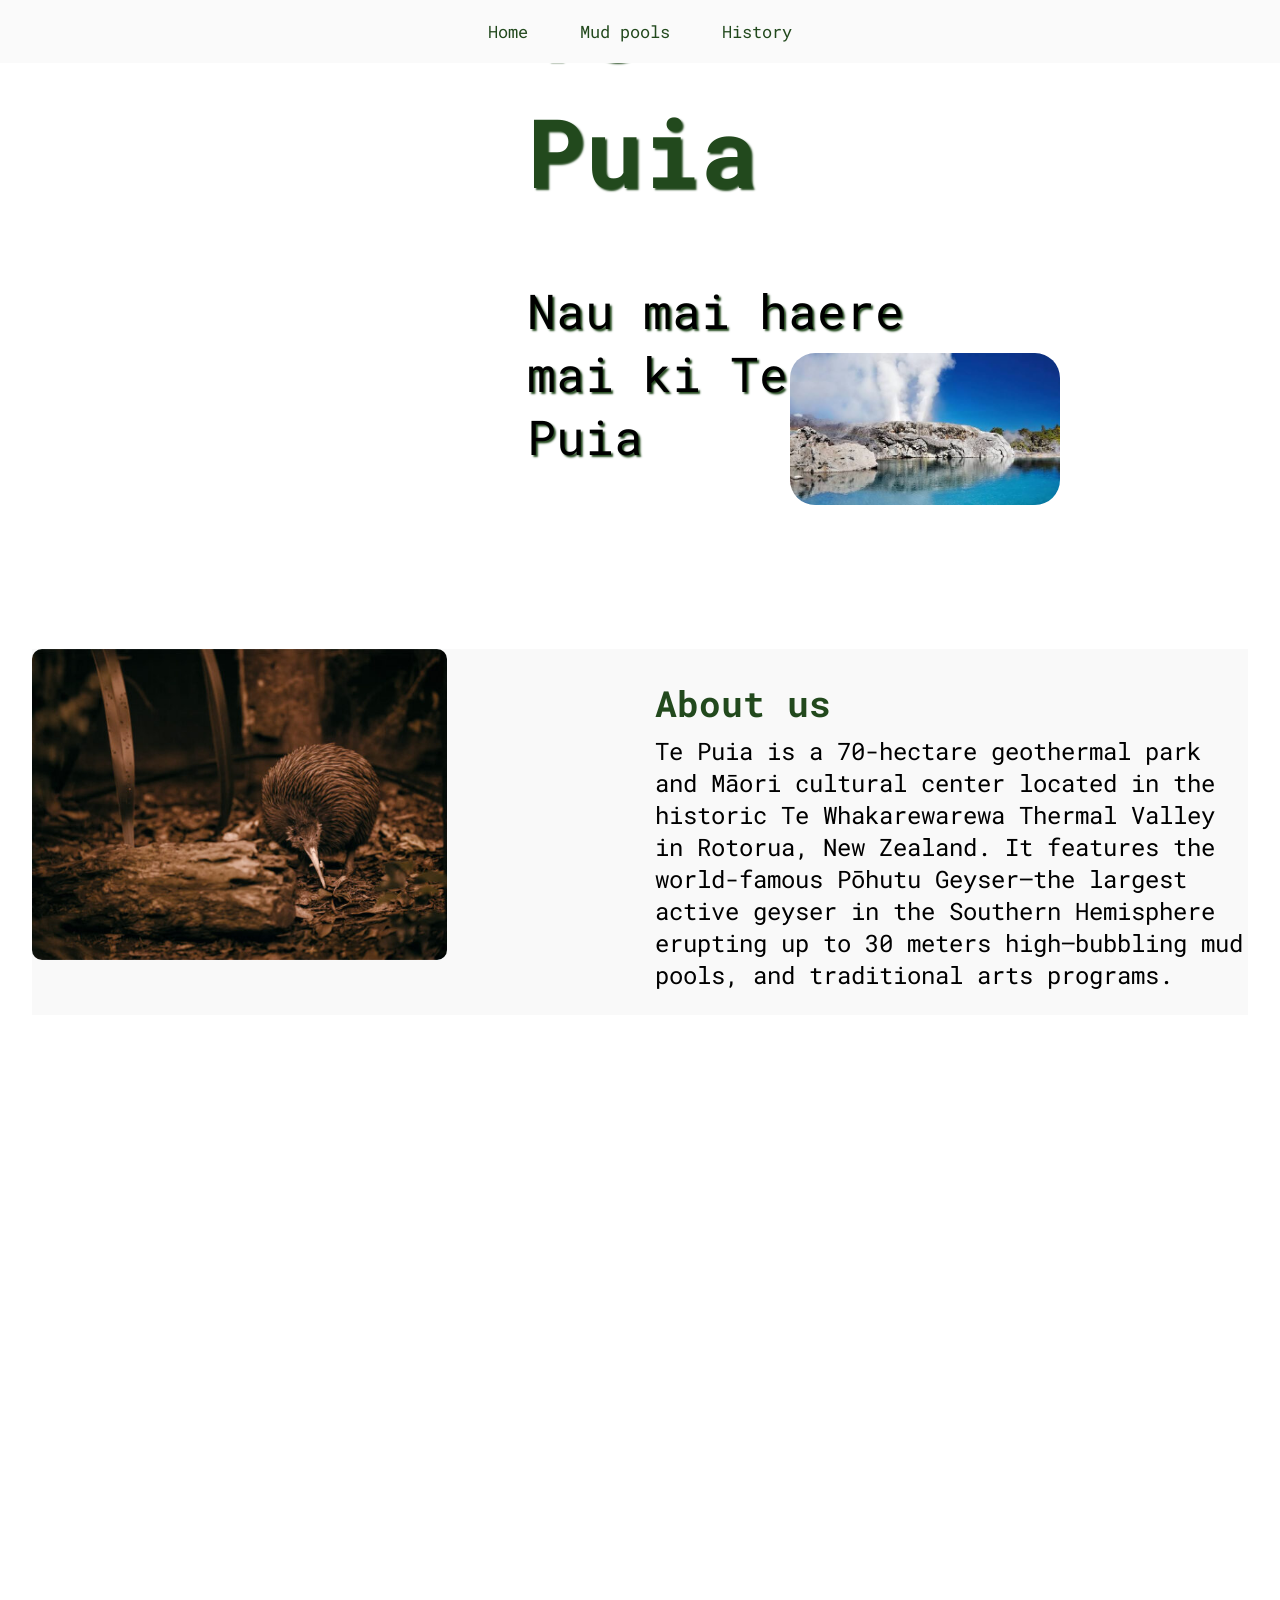
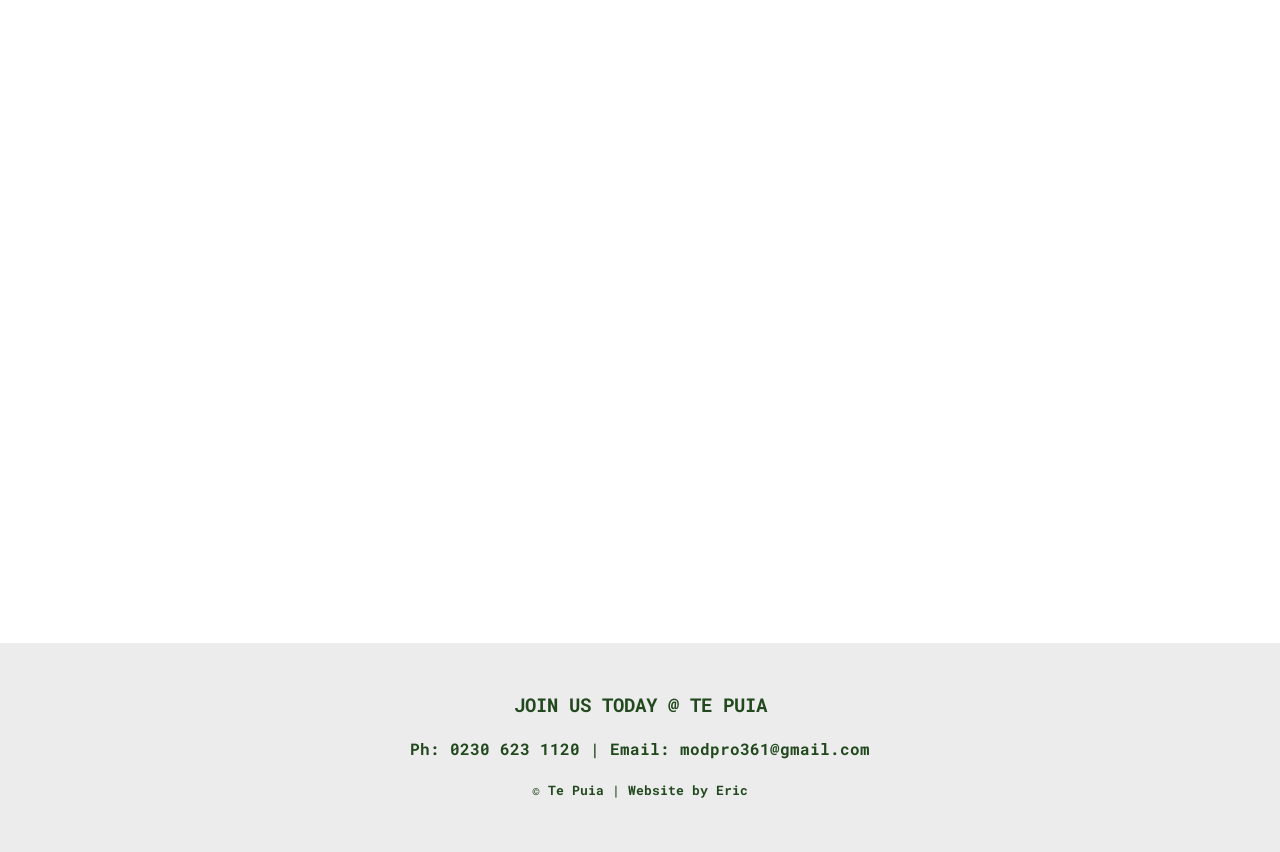
==== commit a1fd71b8: "removed the underline on the bottom two cards, added hover animation to bottom cards and added lots " ====
--- a/index.html
+++ b/index.html
@@ -47,18 +47,28 @@
                     <p id="half-bar">Learn more</p>
                 </nav>
                 <section class="two-column-selector">
-                    <a href="history.html">
-                        <div class="card">
-                            <img src="/images/20240626_100206.jpg" alt="Matakerepo" width="100%">
-                            <h2 class="card-text">History</h2>
+                    <!-- Card 1 -->
+                    <div class="holographic-container">
+                        <div class="holographic-card">
+                            <a href="history.html" style="text-decoration: none;">
+                                <div class="card">
+                                    <img src="/images/20240626_100206.jpg" alt="Matakerepo" width="100%">
+                                    <h2 class="card-text">History</h2>
+                                </div>
+                            </a>
                         </div>
-                    </a>
-                    <a href="mud-pool.html">
-                        <div class="card">
-                            <img src="/images/20240626_104441.jpg" alt="Mud pools" width="100%">
-                            <h2 class="card-text">Mud pools</h2>
+                    </div>
+                    <!-- Card 2 -->
+                    <div class="holographic-container">
+                        <div class="holographic-card">
+                            <a href="mud-pool.html" style="text-decoration: none;">
+                                <div class="card">
+                                    <img src="/images/20240626_104441.jpg" alt="Mud pools" width="100%">
+                                    <h2 class="card-text">Mud pools</h2>
+                                </div>
+                            </a>
                         </div>
-                    </a>
+                    </div>
                 </section>
             </div>
         </div>
--- a/css/style.css
+++ b/css/style.css
@@ -129,10 +129,6 @@
   border-radius: 10px;
 }
 
-.card:hover{
-  
-}
-
 /* this is the "learn more" bar */
 #half-bar {
   text-align: center;
@@ -168,6 +164,7 @@
   width: 100%;
   text-align: center;
   font-size: 8rem;
+  -webkit-text-stroke: 2px white; 
 }
 
 /* fade in effect for hero section */
@@ -218,3 +215,45 @@
 .image img{
   border-radius: 10px;
 }
+
+/* adds hover effect to the two bottom cards */
+.holographic-card {
+  position: relative;
+  overflow: hidden;
+  border-radius: 10px;
+  transition: all 0.5s ease;
+}
+
+.holographic-card h2 {
+  font-size: 2rem;
+  position: relative;
+  z-index: 2;
+}
+
+.holographic-card::before {
+  content: '';
+  position: absolute;
+  top: -50%;
+  left: -50%;
+  width: 200%;
+  height: 200%;
+  background: linear-gradient(
+    0deg, 
+    transparent, 
+    transparent 30%, 
+    rgba(0,255,255,0.3)
+  );
+  transform: rotate(-45deg);
+  transition: all 0.5s ease;
+  opacity: 0;
+}
+
+.holographic-card:hover {
+  transform: scale(1.05);
+  box-shadow: 0 0 20px rgba(0,255,255,0.5);
+}
+
+.holographic-card:hover::before {
+  opacity: 1;
+  transform: rotate(-45deg) translateY(100%);
+}
